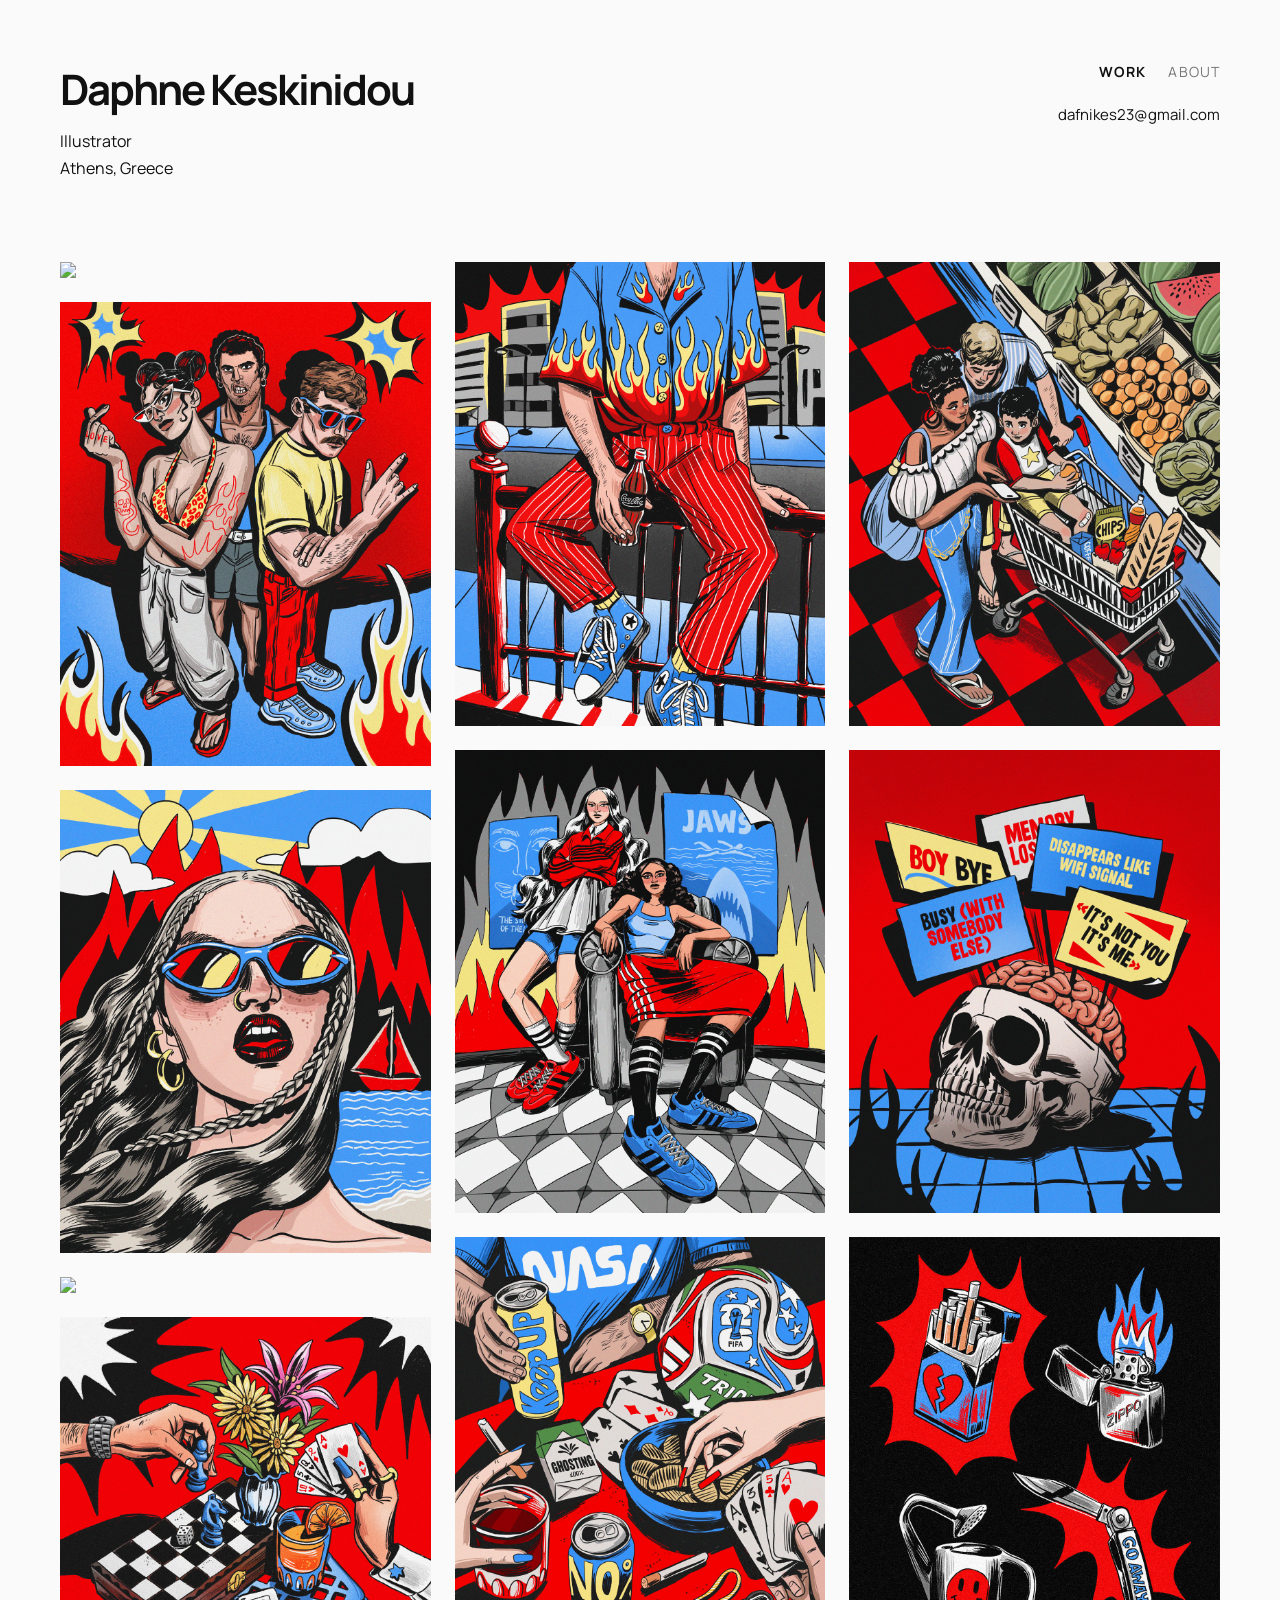
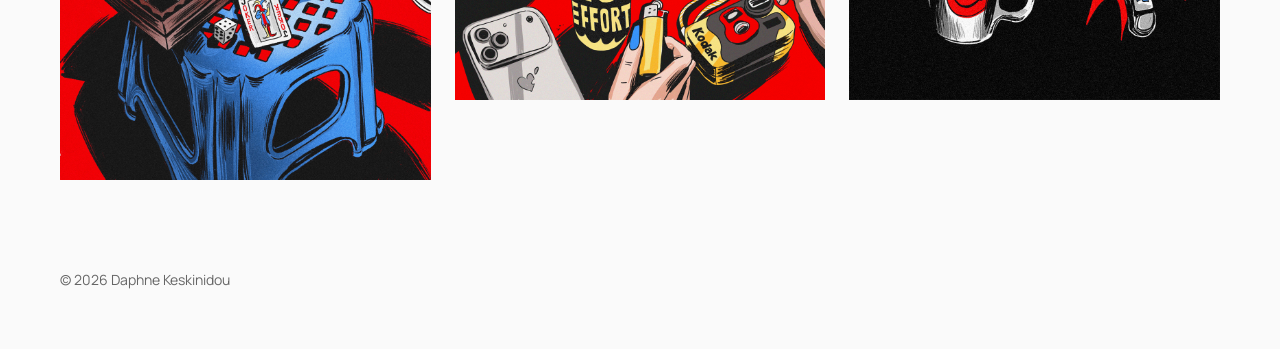
==== index.html @ 7c5b4de2 "Update index.html" ====
<!DOCTYPE html>
<html lang="en">
<head>
<meta charset="UTF-8">
<meta name="viewport" content="width=device-width, initial-scale=1.0">

<title>Daphne Keskinidou — Illustrator</title>

<link rel="preconnect" href="https://fonts.googleapis.com">
<link rel="preconnect" href="https://fonts.gstatic.com" crossorigin>

<link href="https://fonts.googleapis.com/css2?family=Manrope:wght@300;400;600;700&display=swap" rel="stylesheet">

<style>

*{
margin:0;
padding:0;
box-sizing:border-box;
}

body{
font-family:"Manrope",sans-serif;
background:#fafafa;
color:#111;
padding:60px;
}

header{
display:flex;
justify-content:space-between;
align-items:flex-start;
margin-bottom:80px;
}

h1{
font-size:42px;
font-weight:700;
letter-spacing:-2px;
}

.subtitle{
margin-top:10px;
font-size:16px;
line-height:1.7;
}

.contact{
text-align:right;
font-size:15px;
line-height:1.7;
}

.nav{
display:flex;
justify-content:flex-end;
gap:22px;
font-size:14px;
letter-spacing:.08em;
margin-bottom:18px;
}

.nav a{
text-decoration:none;
color:#777;
transition:.25s;
}

.nav a:hover{
color:#111;
}

.nav a.active{
color:#111;
font-weight:700;
}

.gallery{
columns:3 320px;
column-gap:24px;
}

.gallery img{
width:100%;
margin-bottom:24px;
display:block;
cursor:pointer;
transition:.35s;
}

.gallery img:hover{
transform:translateY(-4px);
}

.lightbox{
position:fixed;
inset:0;
background:rgba(0,0,0,.94);
display:none;
align-items:center;
justify-content:center;
z-index:999;
}

.lightbox img{
max-width:92%;
max-height:92%;
}

footer{
margin-top:90px;
font-size:14px;
color:#666;
}

@media(max-width:700px){

body{
padding:30px;
}

header{
flex-direction:column;
gap:30px;
}

.contact{
text-align:left;
}

.nav{
justify-content:flex-start;
}

.gallery{
columns:1;
}

h1{
font-size:34px;
}

}

</style>
</head>

<body>

<header>

<div>

<h1>Daphne Keskinidou</h1>

<div class="subtitle">
Illustrator<br>
Athens, Greece
</div>

</div>

<div class="contact">

<nav class="nav">
<a href="index.html" class="active">WORK</a>
<a href="about.html">ABOUT</a>
</nav>

dafnikes23@gmail.com

</div>

</header>

<section class="gallery">

<img src="images/11.jpg">
<img src="images/1.jpg">
<img src="images/2.jpg">
<img src="images/10.jpg">
<img src="images/3.jpg">
<img src="images/4.jpg">
<img src="images/5.jpg">
<img src="images/6.jpg">
<img src="images/7.jpg">
<img src="images/8.jpg">
<img src="images/9.jpg">

</section>

<footer>

© 2026 Daphne Keskinidou

</footer>

<div class="lightbox">

<img src="">

</div>

<script>

const images=document.querySelectorAll(".gallery img");
const lightbox=document.querySelector(".lightbox");
const lightboxImg=lightbox.querySelector("img");

images.forEach(img=>{

img.onclick=()=>{

lightbox.style.display="flex";
lightboxImg.src=img.src;

}

});

lightbox.onclick=()=>{

lightbox.style.display="none";

};

</script>

</body>
</html>
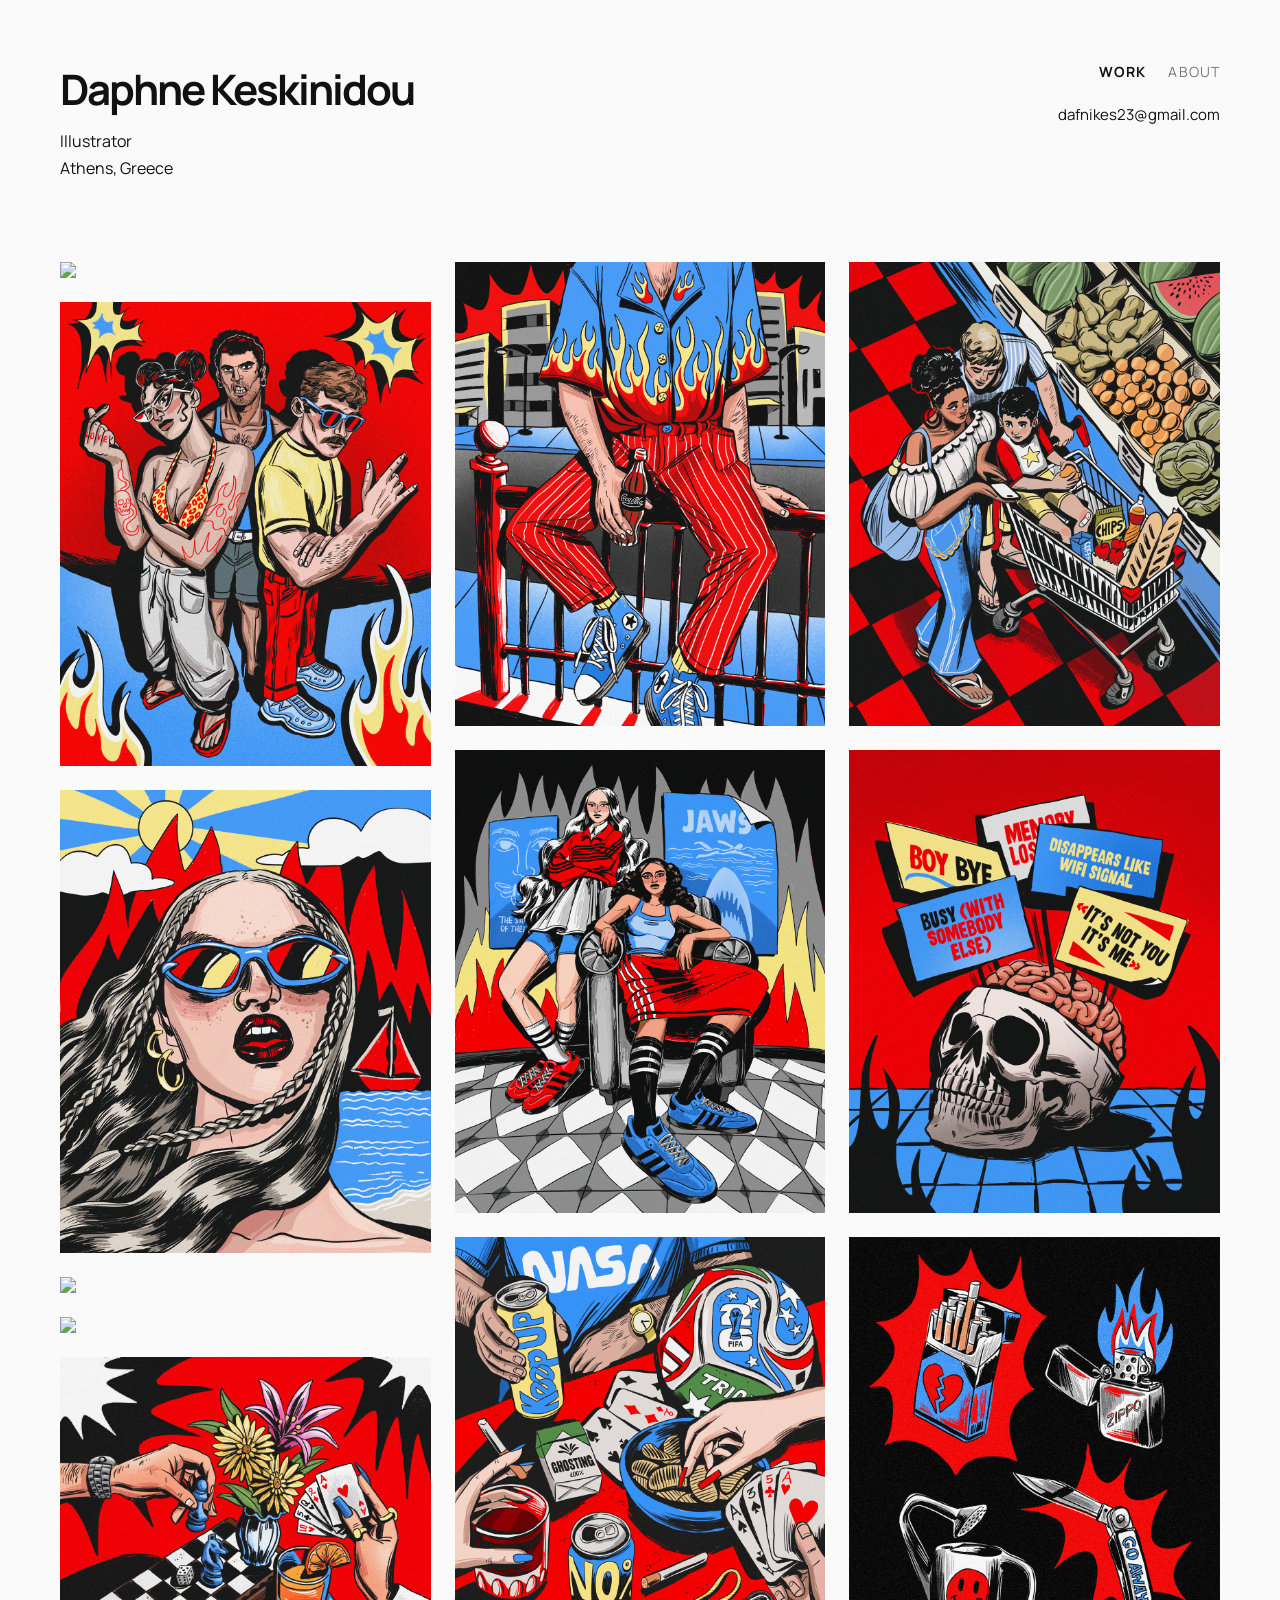
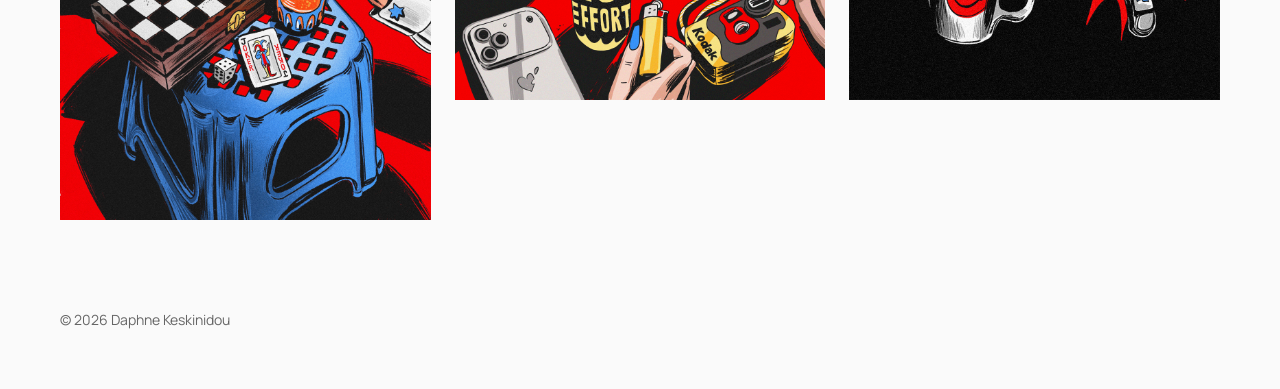
==== commit 8dccc324: "Update index.html" ====
--- a/index.html
+++ b/index.html
@@ -178,6 +178,7 @@
 <img src="images/11.jpg">
 <img src="images/1.jpg">
 <img src="images/2.jpg">
+<img src="images/12.jpg">
 <img src="images/10.jpg">
 <img src="images/3.jpg">
 <img src="images/4.jpg">
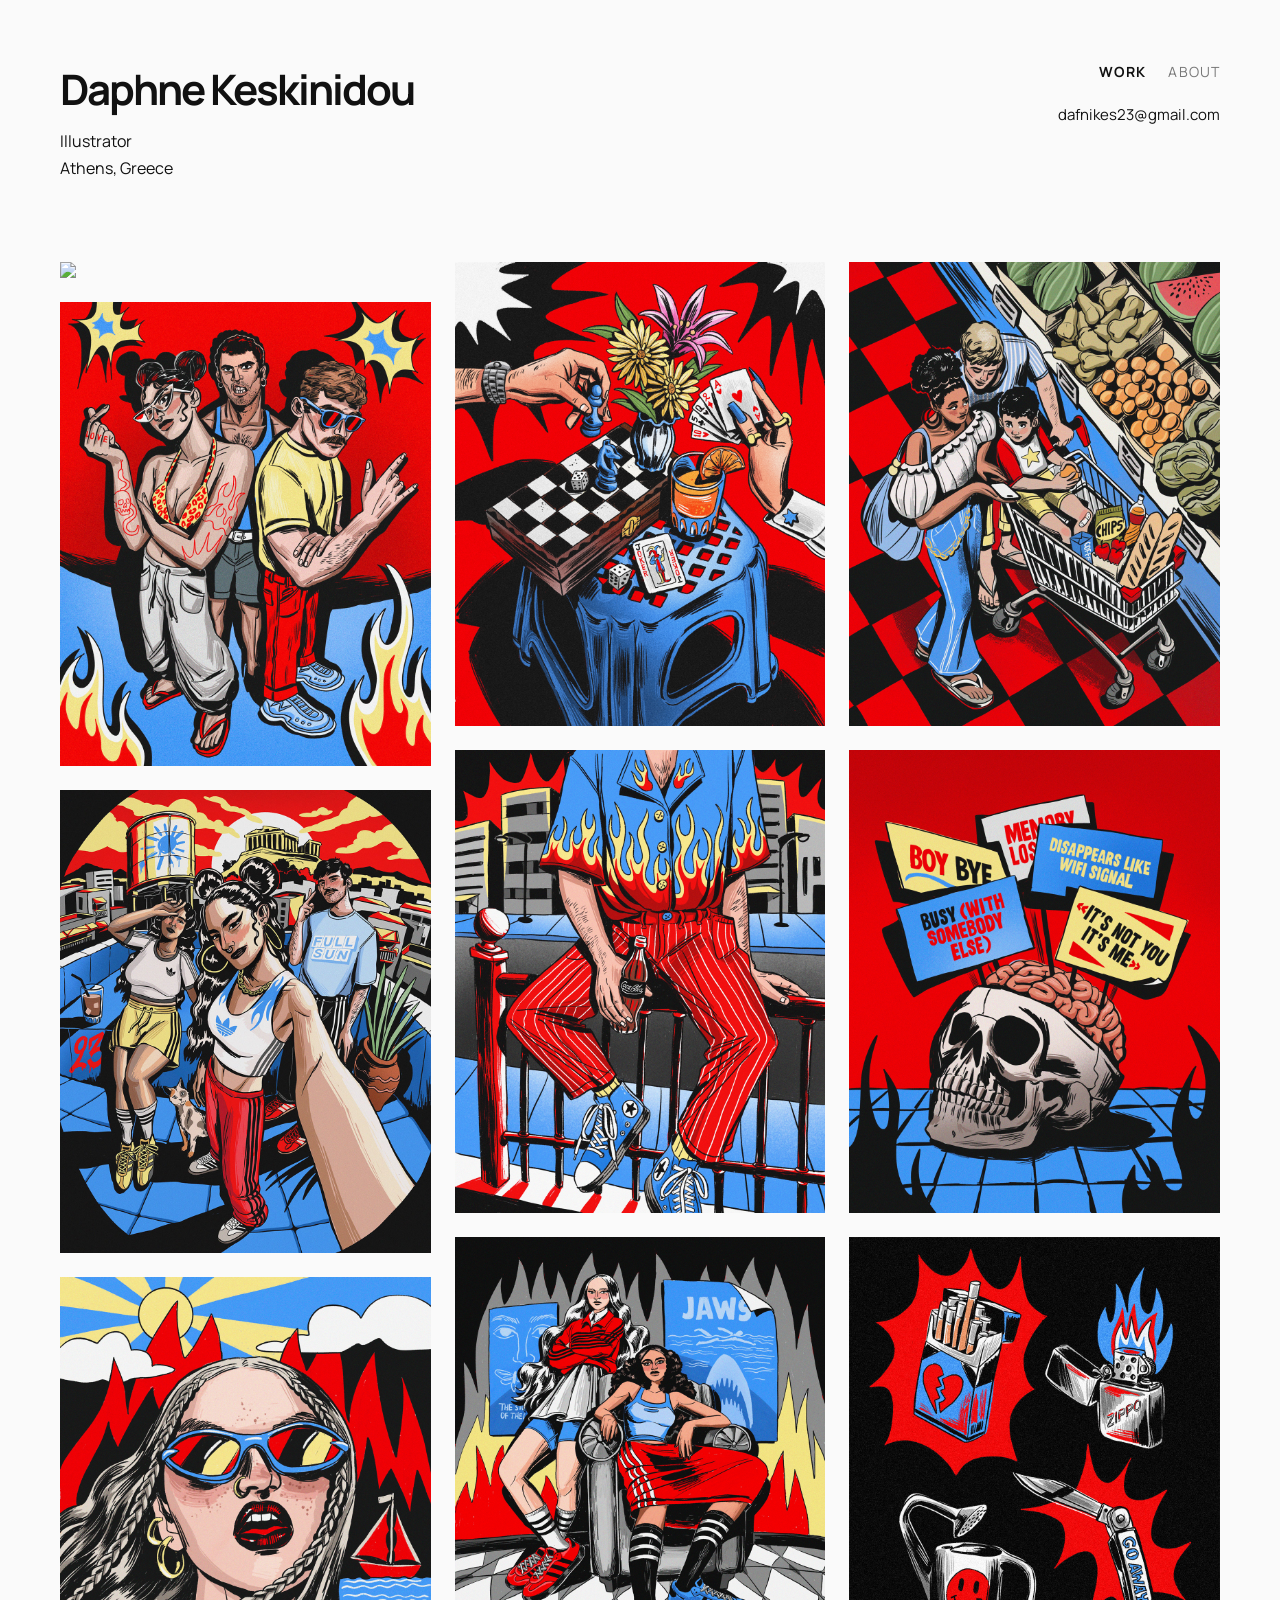
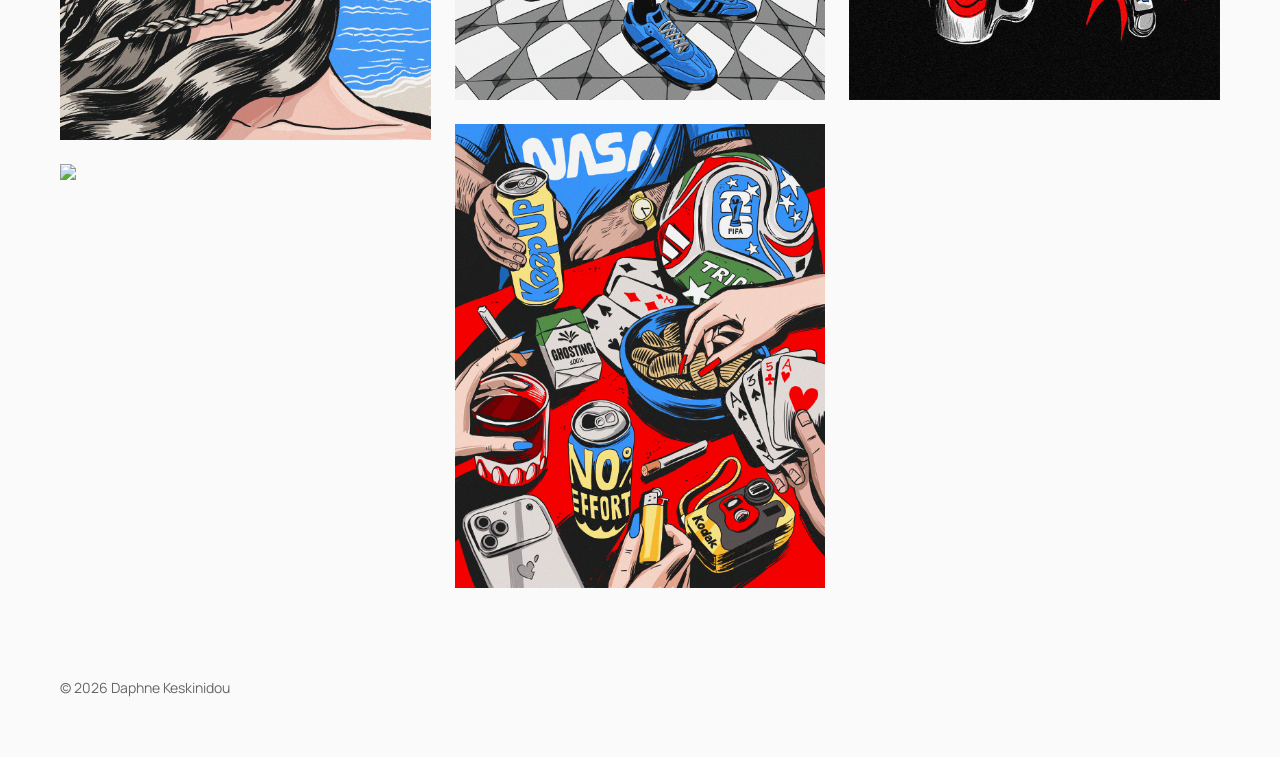
==== commit 2461e0de: "Update index.html" ====
--- a/index.html
+++ b/index.html
@@ -177,8 +177,8 @@
 
 <img src="images/11.jpg">
 <img src="images/1.jpg">
+<img src="images/12.jpg">
 <img src="images/2.jpg">
-<img src="images/12.jpg">
 <img src="images/10.jpg">
 <img src="images/3.jpg">
 <img src="images/4.jpg">
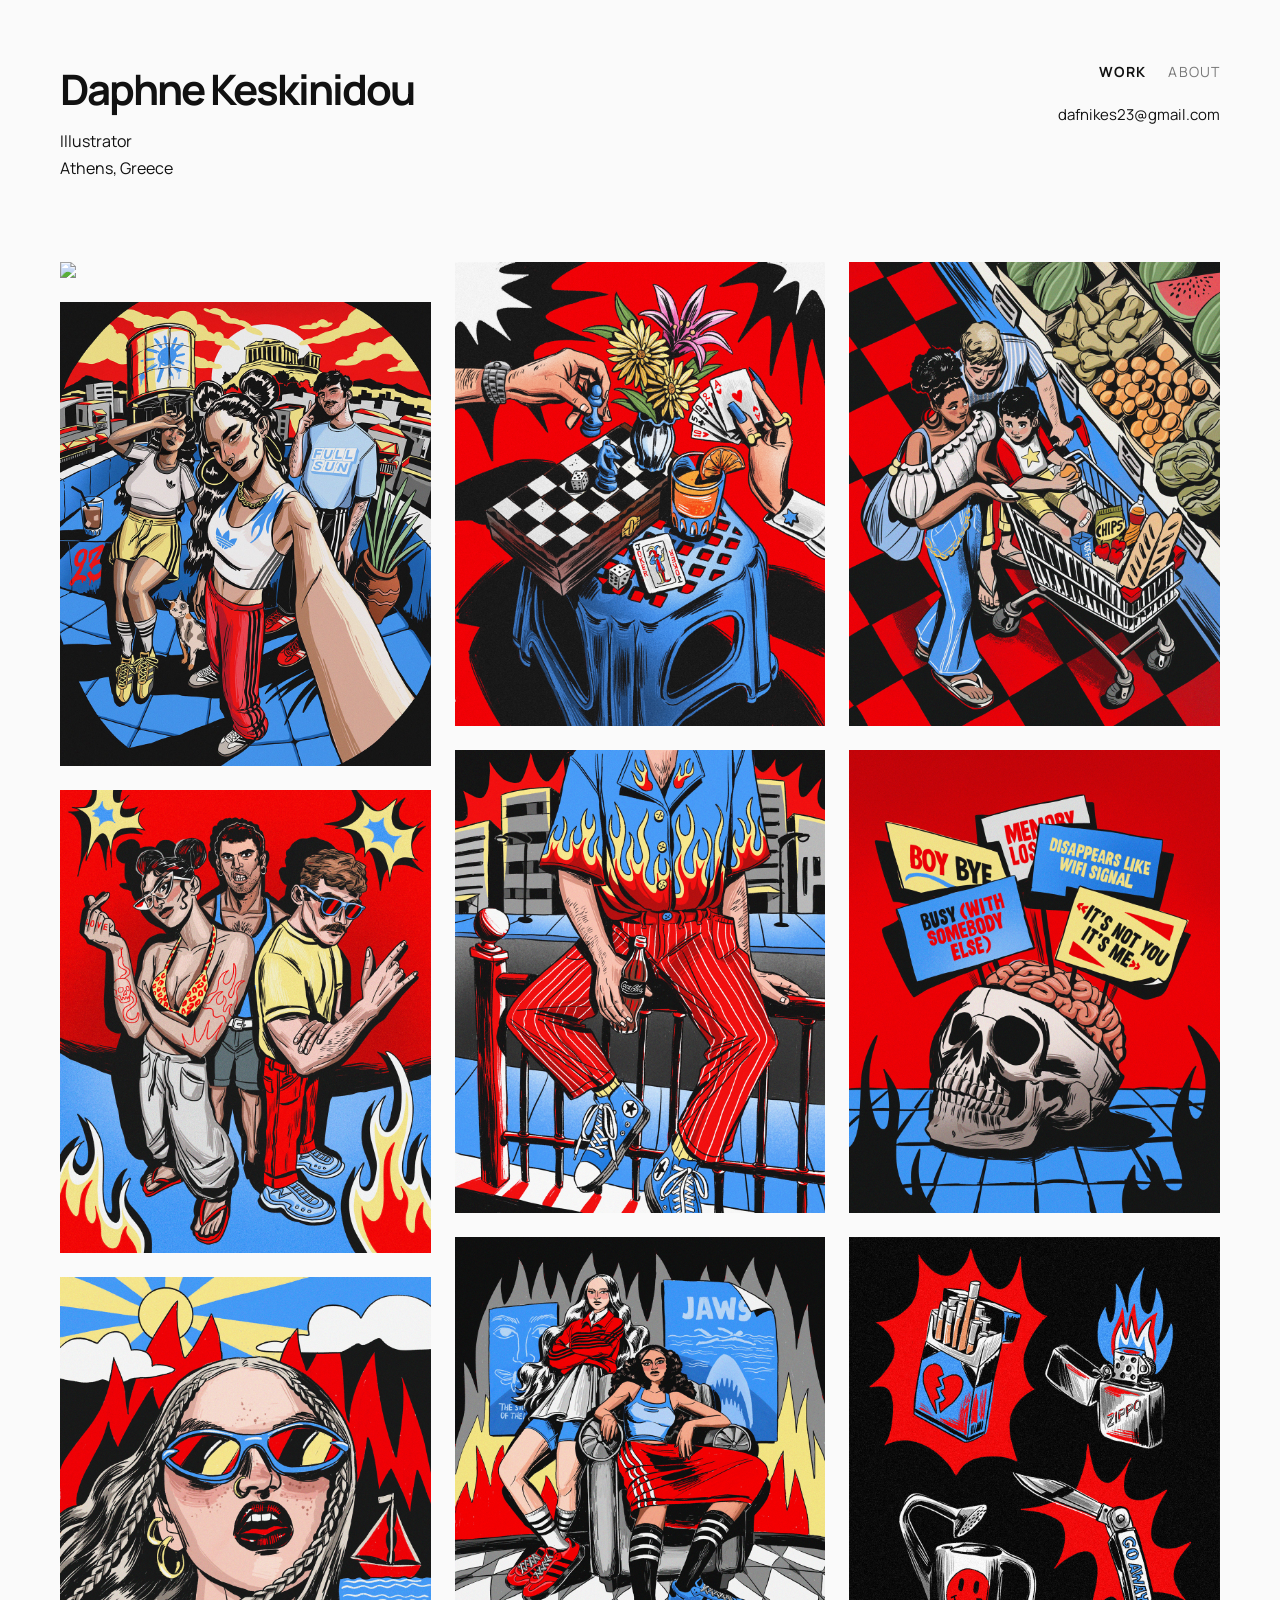
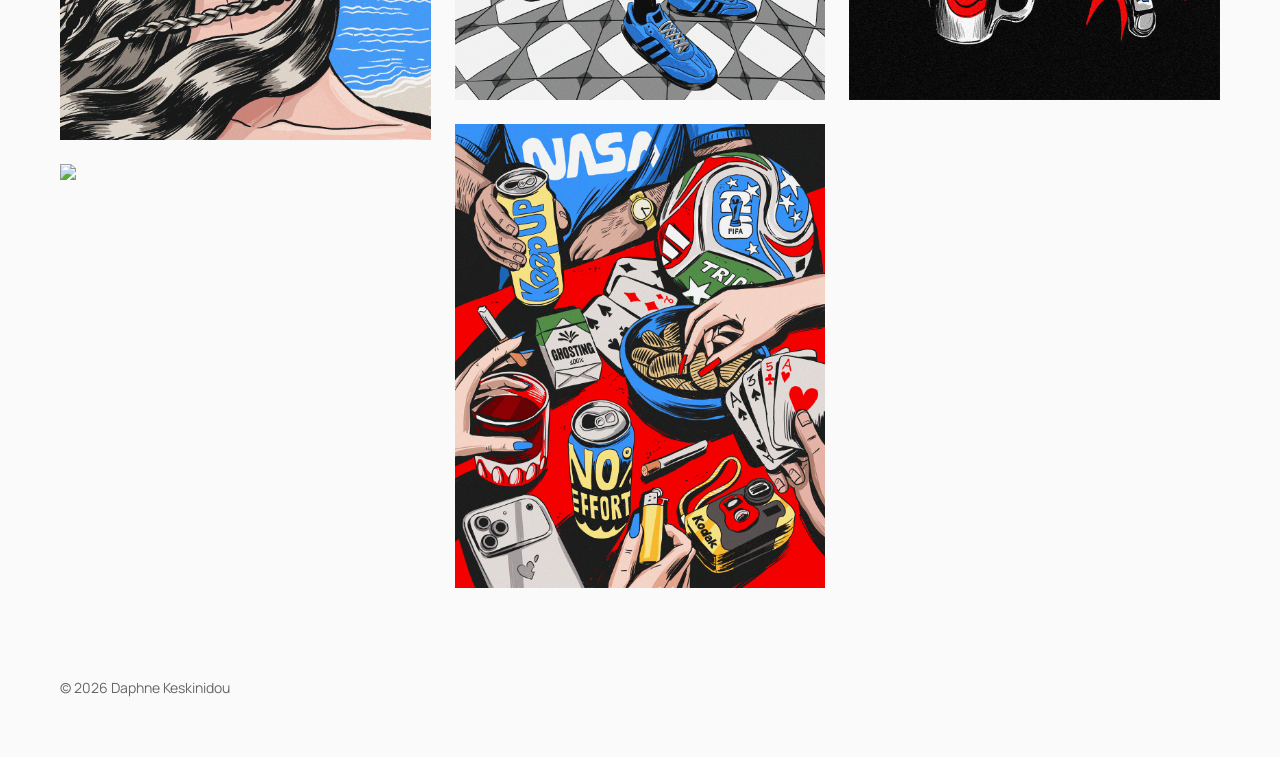
==== commit 673a9c93: "Update index.html" ====
--- a/index.html
+++ b/index.html
@@ -176,8 +176,8 @@
 <section class="gallery">
 
 <img src="images/11.jpg">
+<img src="images/12.jpg">
 <img src="images/1.jpg">
-<img src="images/12.jpg">
 <img src="images/2.jpg">
 <img src="images/10.jpg">
 <img src="images/3.jpg">
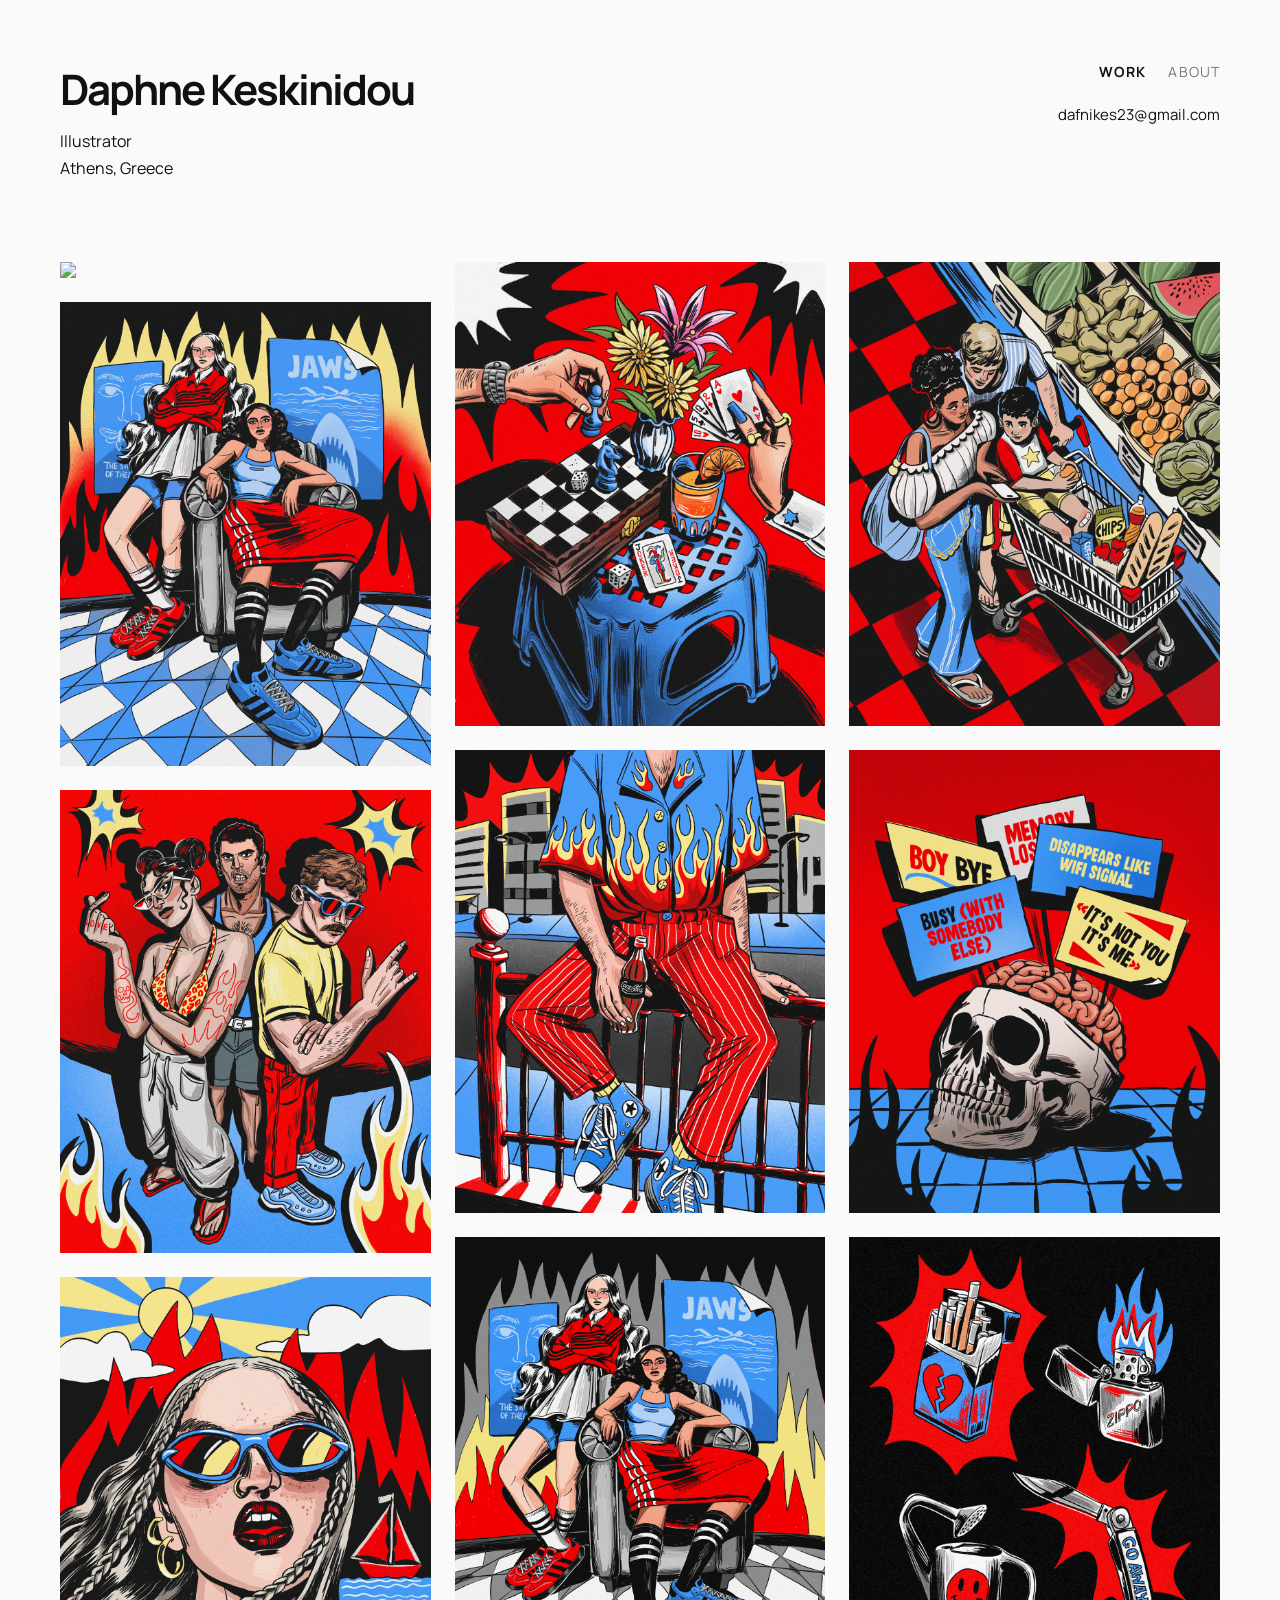
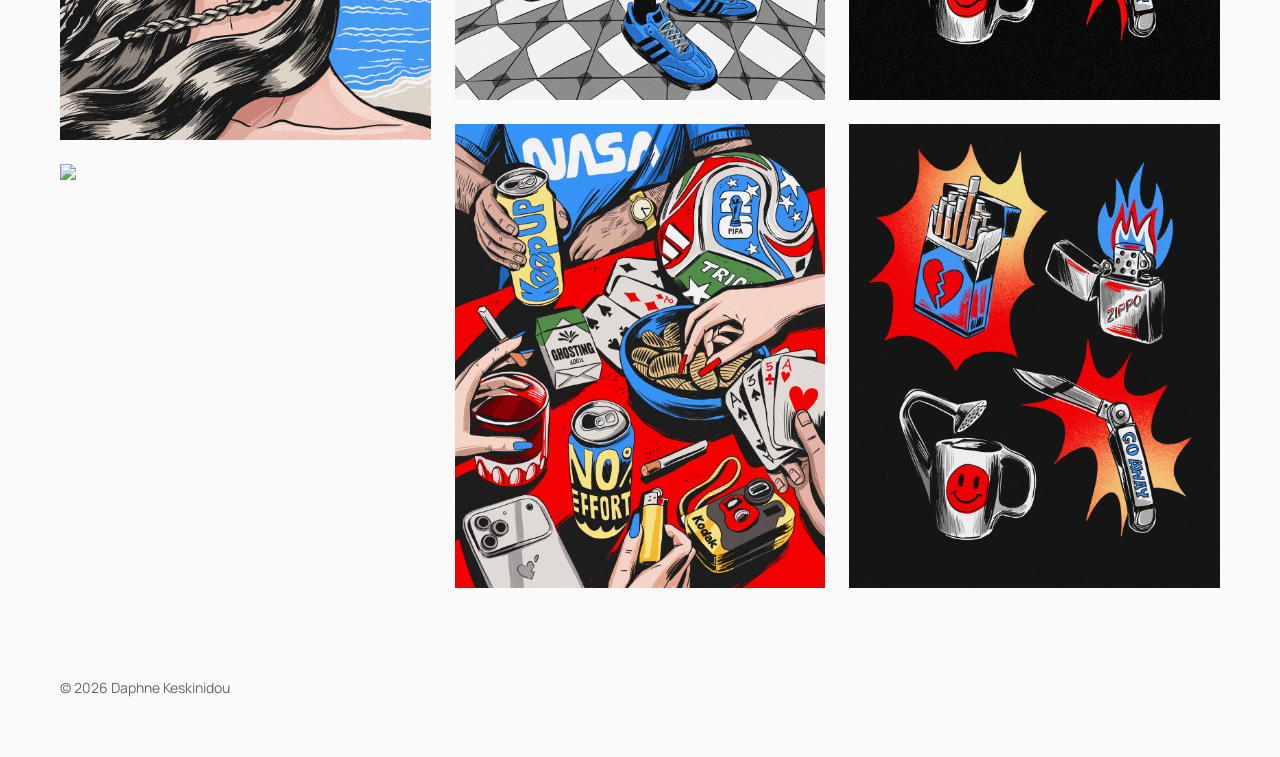
==== commit 5463788a: "Update index.html" ====
--- a/index.html
+++ b/index.html
@@ -187,6 +187,7 @@
 <img src="images/7.jpg">
 <img src="images/8.jpg">
 <img src="images/9.jpg">
+<img src="images/13.jpg">
 
 </section>
 
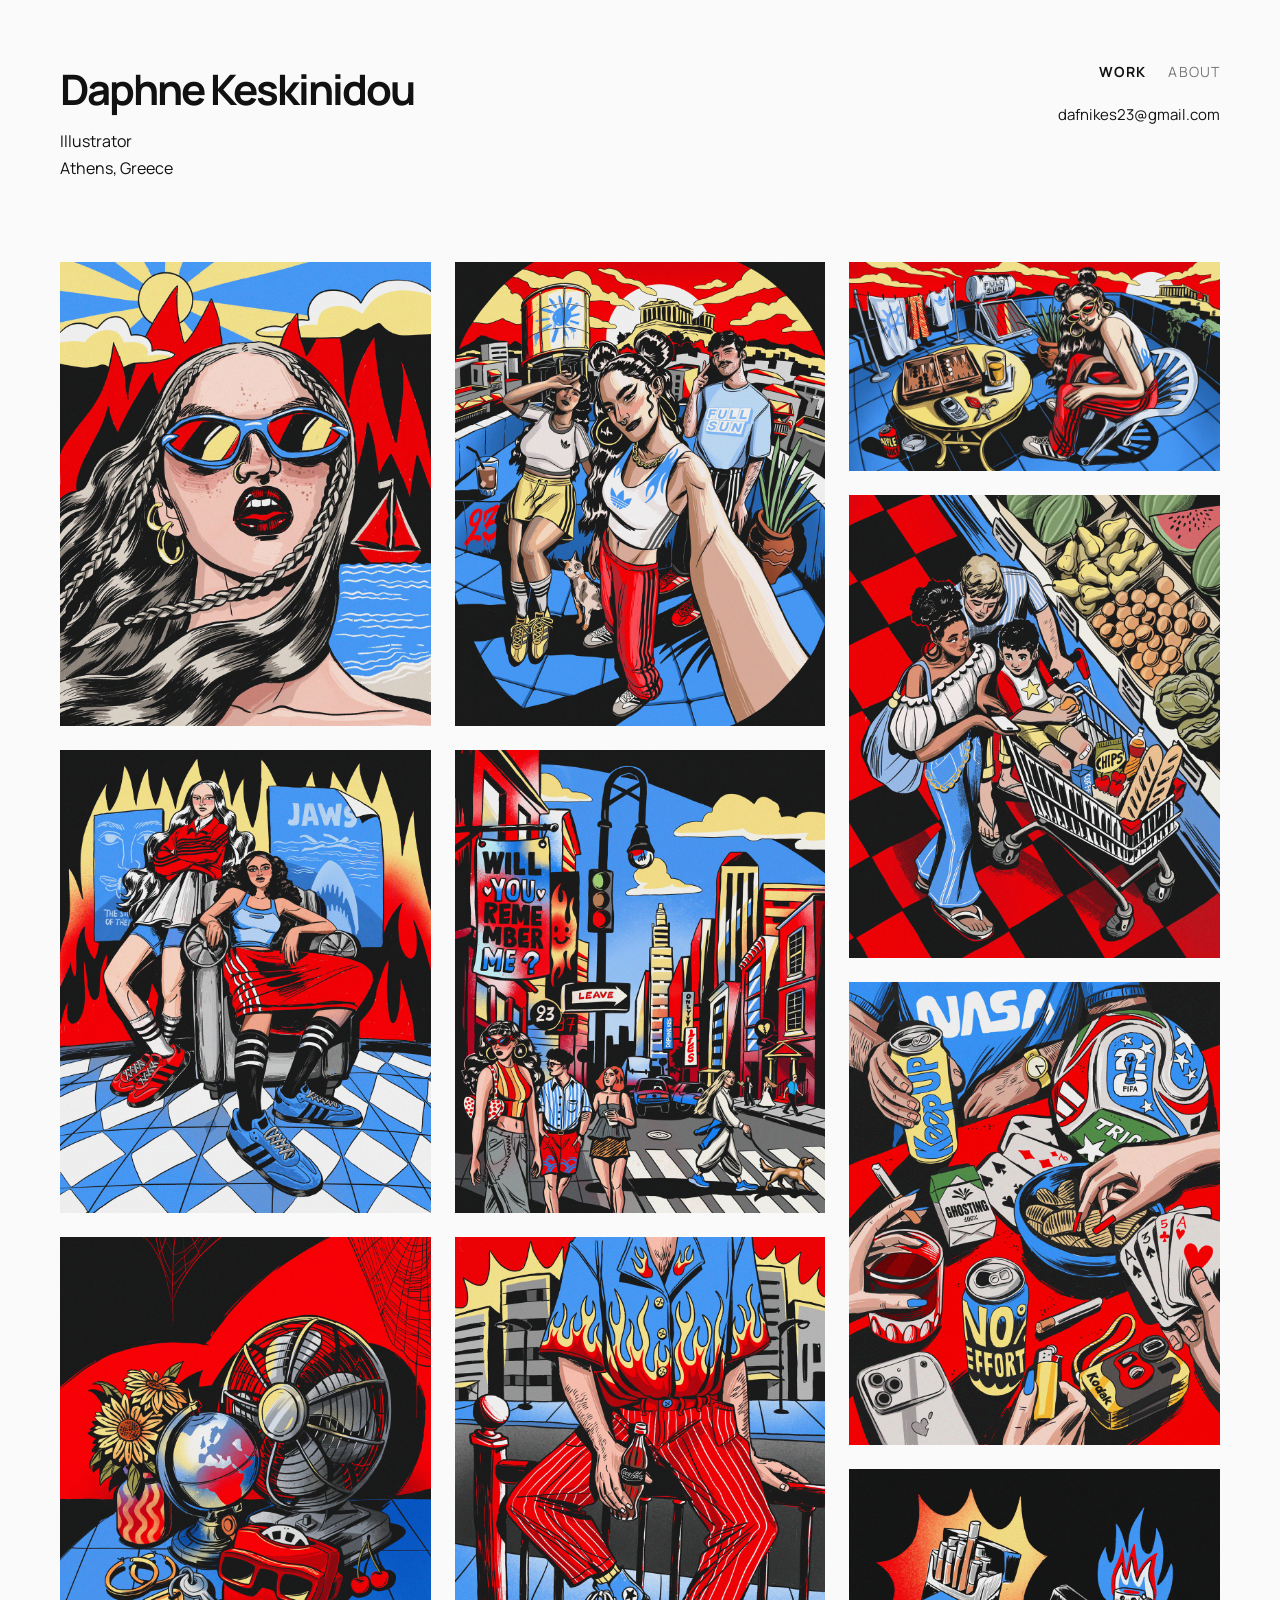
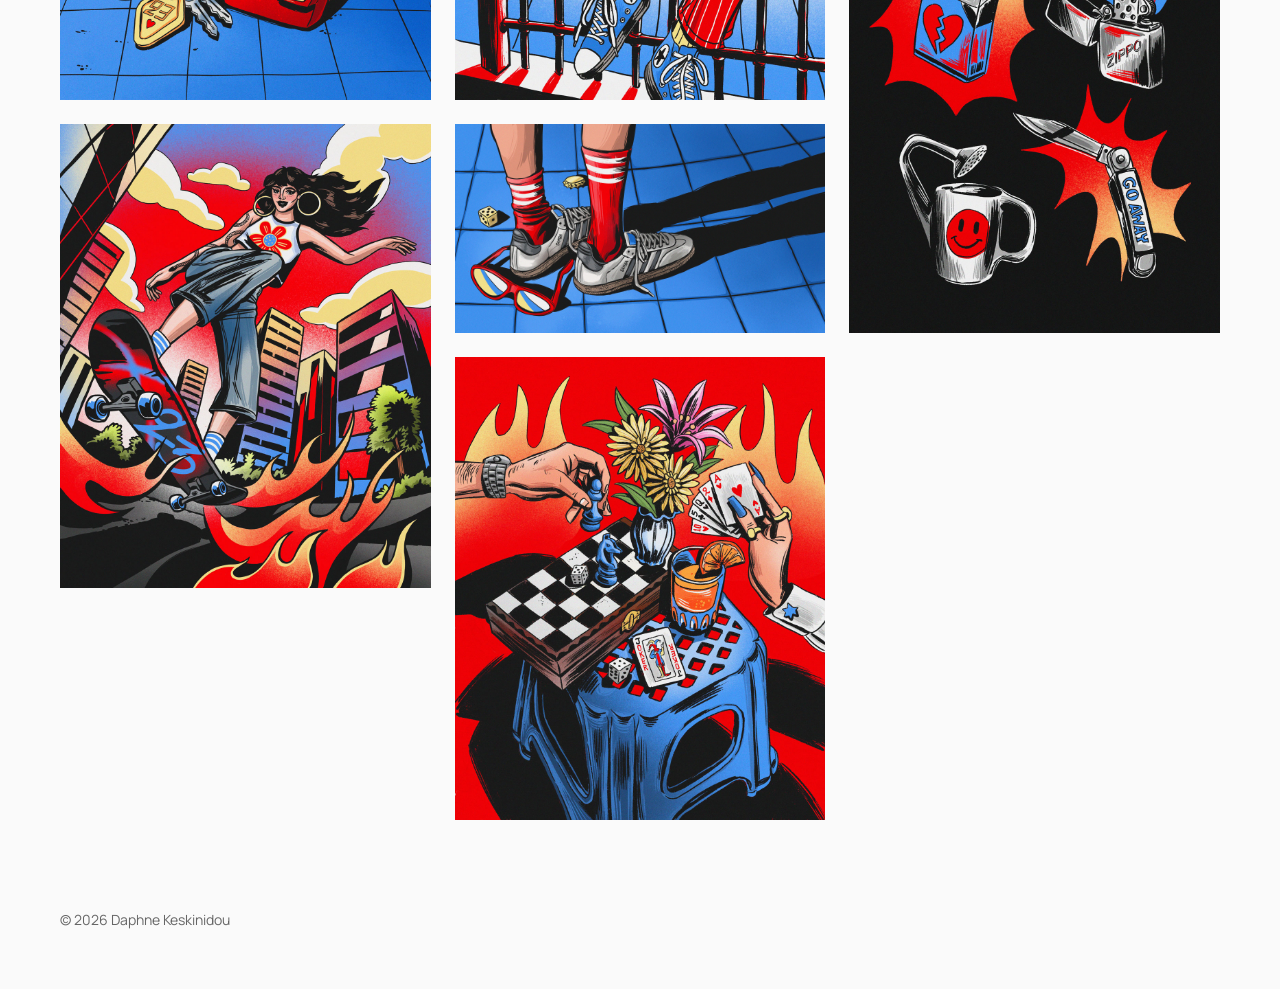
==== commit 04a2b627: "Update index.html" ====
--- a/index.html
+++ b/index.html
@@ -177,16 +177,16 @@
 
 <img src="images/11.jpg">
 <img src="images/12.jpg">
-<img src="images/1.jpg">
-<img src="images/2.jpg">
+<img src="images/01.jpg">
+<img src="images/02.jpg">
 <img src="images/10.jpg">
-<img src="images/3.jpg">
-<img src="images/4.jpg">
-<img src="images/5.jpg">
-<img src="images/6.jpg">
-<img src="images/7.jpg">
-<img src="images/8.jpg">
-<img src="images/9.jpg">
+<img src="images/03.jpg">
+<img src="images/04.jpg">
+<img src="images/05.jpg">
+<img src="images/06.jpg">
+<img src="images/07.jpg">
+<img src="images/08.jpg">
+<img src="images/09.jpg">
 <img src="images/13.jpg">
 
 </section>
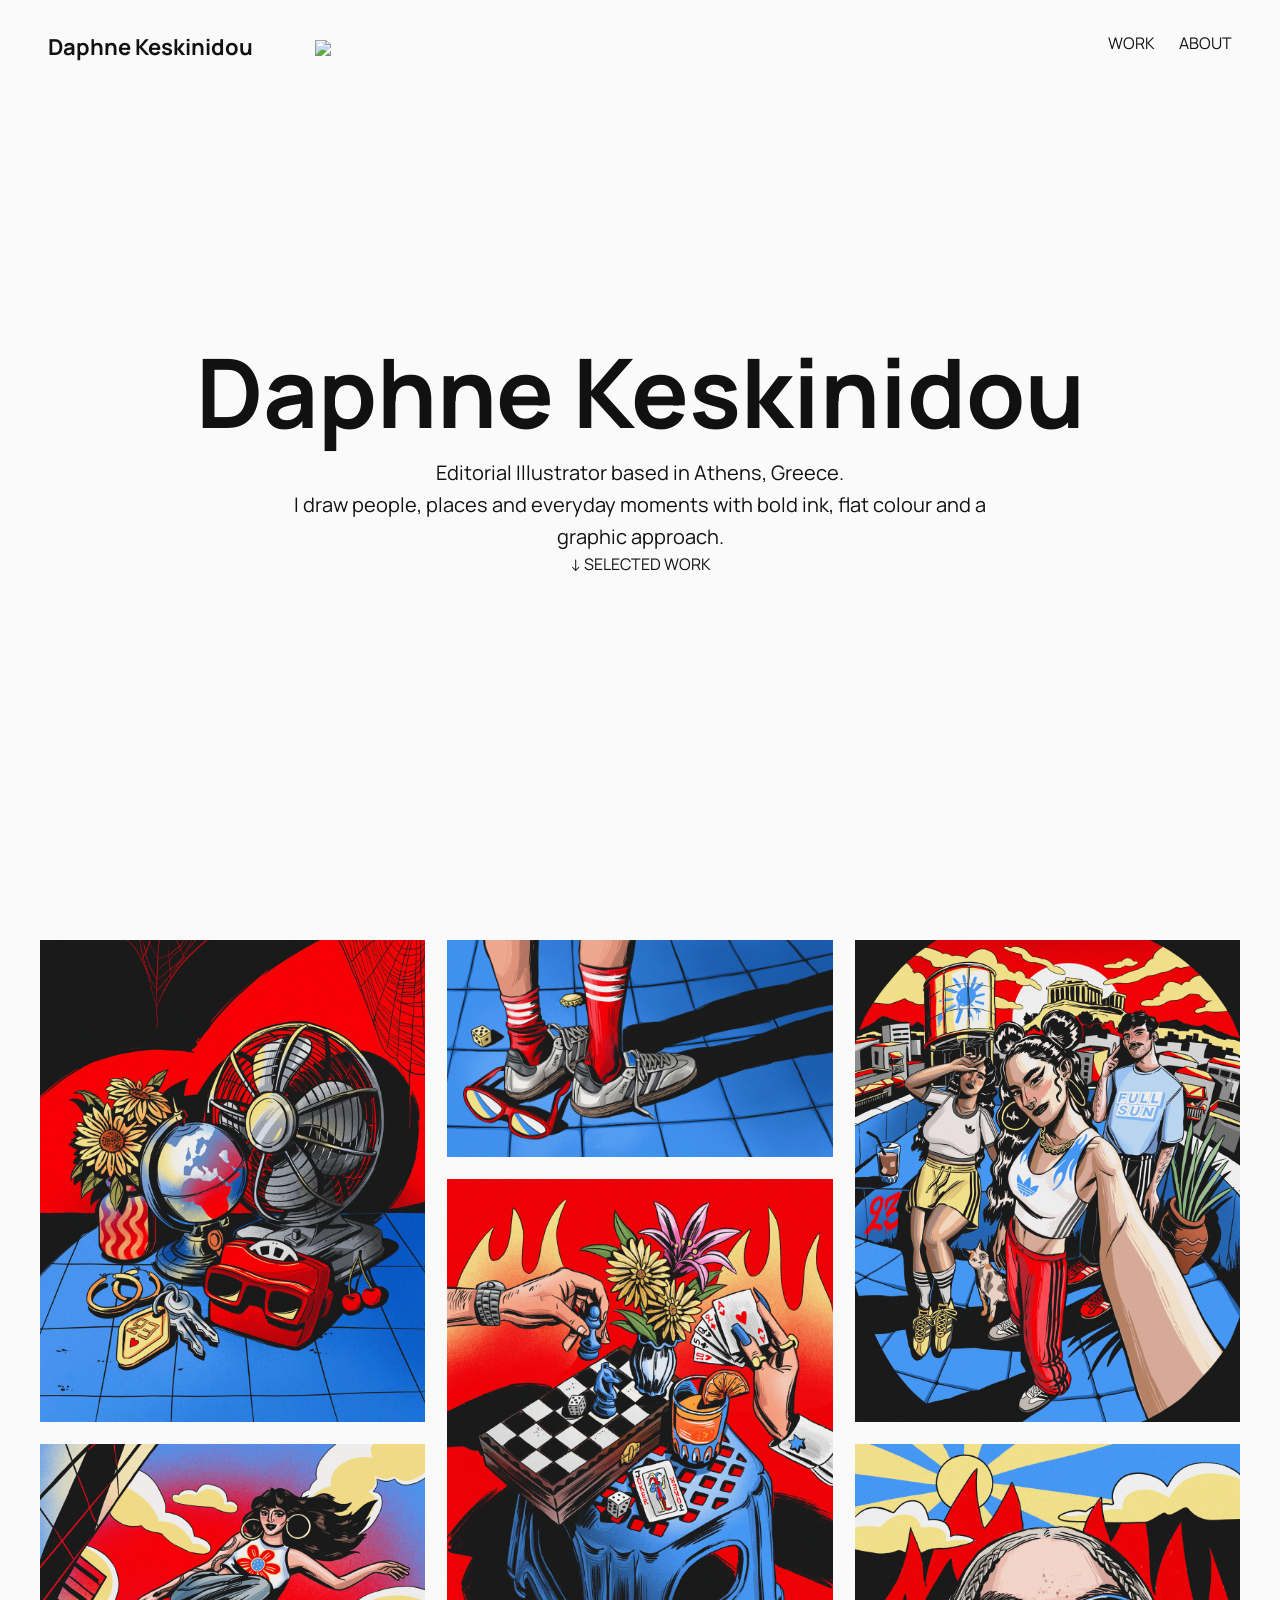
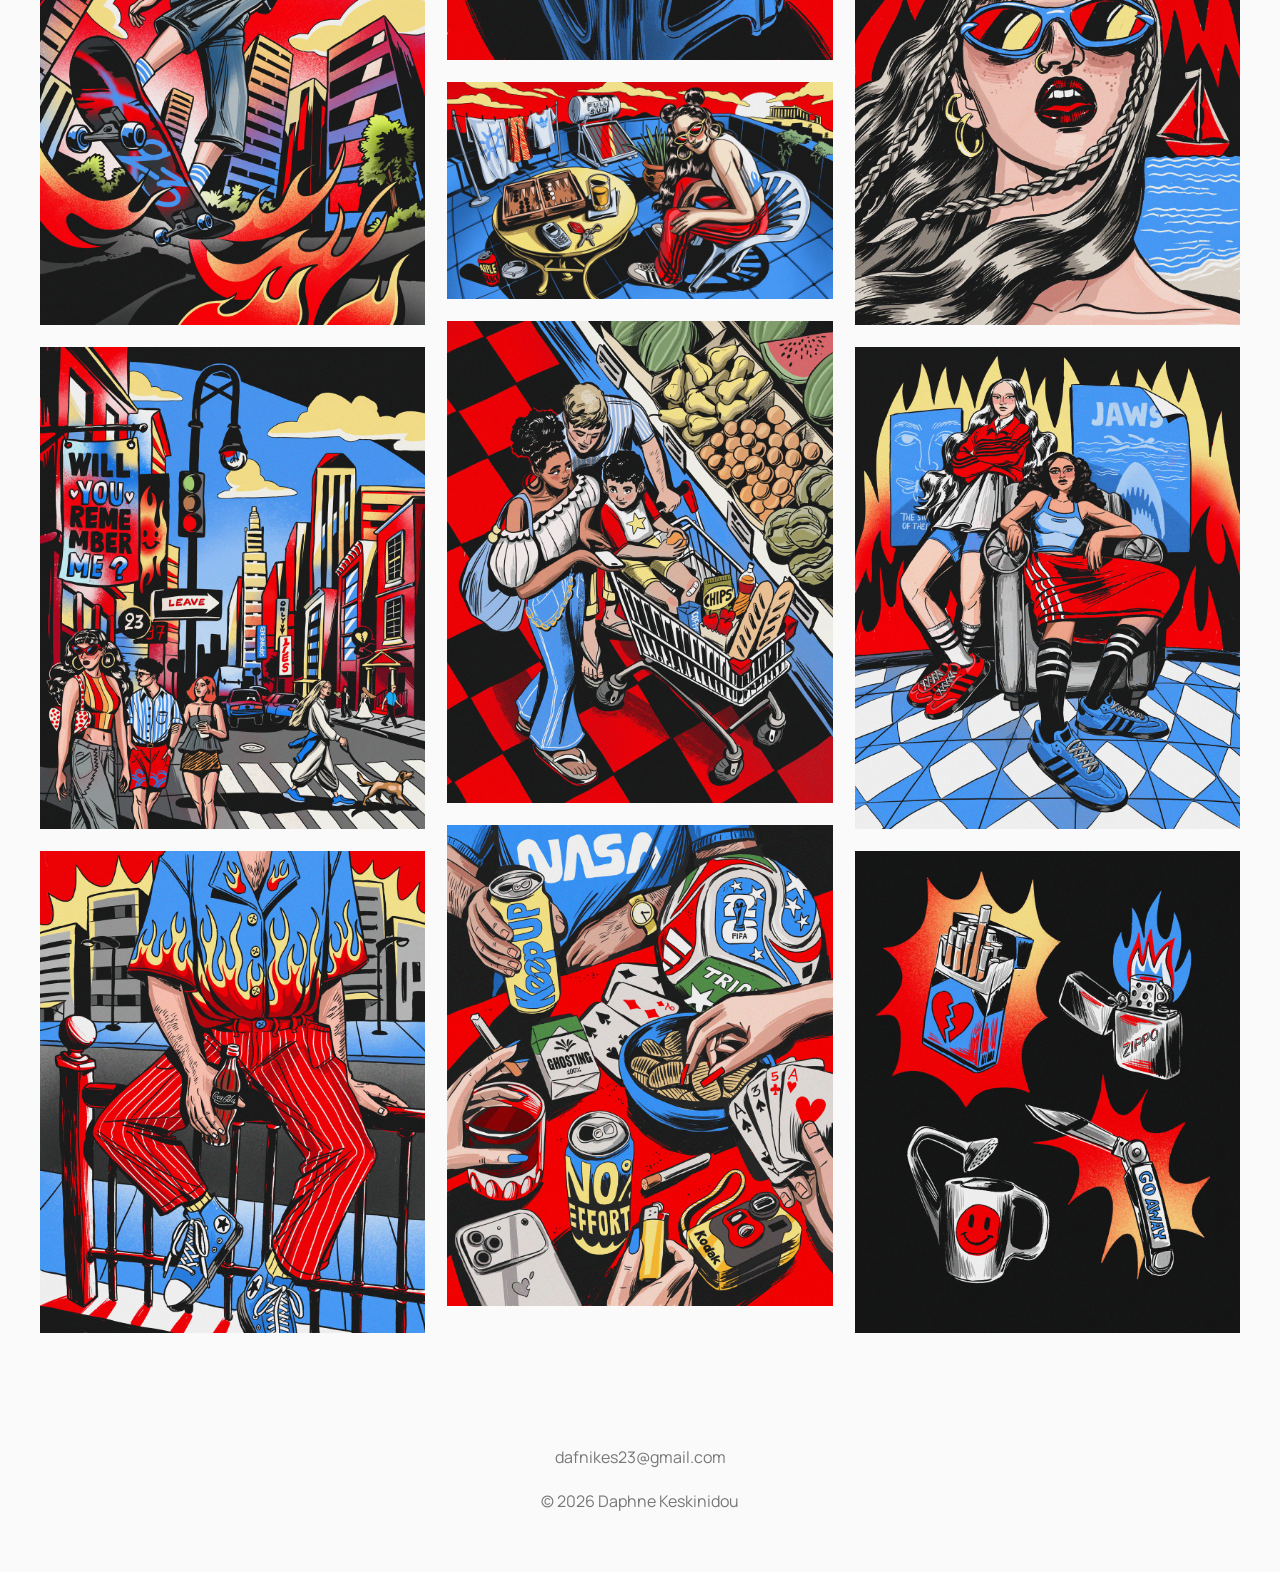
==== commit 2f1bbc31: "Add files via upload" ====
--- a/index.html
+++ b/index.html
@@ -1,232 +1,13 @@
-<!DOCTYPE html>
-<html lang="en">
-<head>
-<meta charset="UTF-8">
-<meta name="viewport" content="width=device-width, initial-scale=1.0">
-
-<title>Daphne Keskinidou — Illustrator</title>
-
-<link rel="preconnect" href="https://fonts.googleapis.com">
-<link rel="preconnect" href="https://fonts.gstatic.com" crossorigin>
-
-<link href="https://fonts.googleapis.com/css2?family=Manrope:wght@300;400;600;700&display=swap" rel="stylesheet">
-
-<style>
-
-*{
-margin:0;
-padding:0;
-box-sizing:border-box;
-}
-
-body{
-font-family:"Manrope",sans-serif;
-background:#fafafa;
-color:#111;
-padding:60px;
-}
-
-header{
-display:flex;
-justify-content:space-between;
-align-items:flex-start;
-margin-bottom:80px;
-}
-
-h1{
-font-size:42px;
-font-weight:700;
-letter-spacing:-2px;
-}
-
-.subtitle{
-margin-top:10px;
-font-size:16px;
-line-height:1.7;
-}
-
-.contact{
-text-align:right;
-font-size:15px;
-line-height:1.7;
-}
-
-.nav{
-display:flex;
-justify-content:flex-end;
-gap:22px;
-font-size:14px;
-letter-spacing:.08em;
-margin-bottom:18px;
-}
-
-.nav a{
-text-decoration:none;
-color:#777;
-transition:.25s;
-}
-
-.nav a:hover{
-color:#111;
-}
-
-.nav a.active{
-color:#111;
-font-weight:700;
-}
-
-.gallery{
-columns:3 320px;
-column-gap:24px;
-}
-
-.gallery img{
-width:100%;
-margin-bottom:24px;
-display:block;
-cursor:pointer;
-transition:.35s;
-}
-
-.gallery img:hover{
-transform:translateY(-4px);
-}
-
-.lightbox{
-position:fixed;
-inset:0;
-background:rgba(0,0,0,.94);
-display:none;
-align-items:center;
-justify-content:center;
-z-index:999;
-}
-
-.lightbox img{
-max-width:92%;
-max-height:92%;
-}
-
-footer{
-margin-top:90px;
-font-size:14px;
-color:#666;
-}
-
-@media(max-width:700px){
-
-body{
-padding:30px;
-}
-
-header{
-flex-direction:column;
-gap:30px;
-}
-
-.contact{
-text-align:left;
-}
-
-.nav{
-justify-content:flex-start;
-}
-
-.gallery{
-columns:1;
-}
-
-h1{
-font-size:34px;
-}
-
-}
-
-</style>
-</head>
-
-<body>
-
-<header>
-
-<div>
-
-<h1>Daphne Keskinidou</h1>
-
-<div class="subtitle">
-Illustrator<br>
-Athens, Greece
-</div>
-
-</div>
-
-<div class="contact">
-
-<nav class="nav">
-<a href="index.html" class="active">WORK</a>
-<a href="about.html">ABOUT</a>
-</nav>
-
-dafnikes23@gmail.com
-
-</div>
-
-</header>
-
-<section class="gallery">
-
-<img src="images/11.jpg">
-<img src="images/12.jpg">
-<img src="images/01.jpg">
-<img src="images/02.jpg">
-<img src="images/10.jpg">
-<img src="images/03.jpg">
-<img src="images/04.jpg">
-<img src="images/05.jpg">
-<img src="images/06.jpg">
-<img src="images/07.jpg">
-<img src="images/08.jpg">
-<img src="images/09.jpg">
-<img src="images/13.jpg">
-
-</section>
-
-<footer>
-
-© 2026 Daphne Keskinidou
-
-</footer>
-
-<div class="lightbox">
-
-<img src="">
-
-</div>
-
-<script>
-
-const images=document.querySelectorAll(".gallery img");
-const lightbox=document.querySelector(".lightbox");
-const lightboxImg=lightbox.querySelector("img");
-
-images.forEach(img=>{
-
-img.onclick=()=>{
-
-lightbox.style.display="flex";
-lightboxImg.src=img.src;
-
-}
-
-});
-
-lightbox.onclick=()=>{
-
-lightbox.style.display="none";
-
-};
-
-</script>
-
-</body>
-</html>
+<!DOCTYPE html><html><head><meta charset='UTF-8'><meta name='viewport' content='width=device-width,initial-scale=1'><title>Daphne Keskinidou</title><link rel='preconnect' href='https://fonts.googleapis.com'><link rel='preconnect' href='https://fonts.gstatic.com' crossorigin><link href='https://fonts.googleapis.com/css2?family=Manrope:wght@300;400;600;700;800&display=swap' rel='stylesheet'><link rel='stylesheet' href='style.css'></head><body><header><div class='logo'>Daphne Keskinidou</div><nav><a href='index.html'>WORK</a><a href='about.html'>ABOUT</a></nav></header><section class='hero'><img class='element' src='images/element.png'><h1>Daphne Keskinidou</h1><p>Editorial Illustrator based in Athens, Greece.<br>I draw people, places and everyday moments with bold ink, flat colour and a graphic approach.</p><div>↓ SELECTED WORK</div></section><section class='gallery'><img src="images/01.jpg" alt="Artwork 1">
+<img src="images/02.jpg" alt="Artwork 2">
+<img src="images/03.jpg" alt="Artwork 3">
+<img src="images/04.jpg" alt="Artwork 4">
+<img src="images/05.jpg" alt="Artwork 5">
+<img src="images/06.jpg" alt="Artwork 6">
+<img src="images/07.jpg" alt="Artwork 7">
+<img src="images/08.jpg" alt="Artwork 8">
+<img src="images/09.jpg" alt="Artwork 9">
+<img src="images/10.jpg" alt="Artwork 10">
+<img src="images/11.jpg" alt="Artwork 11">
+<img src="images/12.jpg" alt="Artwork 12">
+<img src="images/13.jpg" alt="Artwork 13"></section><footer>dafnikes23@gmail.com<br><br>© 2026 Daphne Keskinidou</footer><div class='lightbox'><img src=''></div><script src='script.js'></script></body></html>
--- a/style.css
+++ b/style.css
@@ -0,0 +1 @@
+*{margin:0;padding:0;box-sizing:border-box}body{font-family:Manrope,sans-serif;background:#fafafa;color:#111}a{text-decoration:none;color:#111}header{position:fixed;top:0;left:0;width:100%;padding:32px 48px;display:flex;justify-content:space-between;background:rgba(250,250,250,.9);backdrop-filter:blur(10px)}.logo{font-weight:700;font-size:22px}nav a{margin-left:24px}.hero{min-height:100vh;display:flex;flex-direction:column;justify-content:center;align-items:center;text-align:center;position:relative;padding:120px 20px}.element{position:absolute;top:40px;width:min(650px,85vw)}.hero h1{font-size:clamp(52px,8vw,96px)}.hero p{font-size:20px;max-width:700px;line-height:1.6}.gallery{columns:3 320px;column-gap:22px;padding:40px}.gallery img{width:100%;margin-bottom:22px;display:block;cursor:pointer}.about{max-width:760px;margin:180px auto;padding:0 24px}.about h2{font-size:60px;margin-bottom:40px}.about p{font-size:22px;line-height:1.8;margin-bottom:28px}footer{text-align:center;padding:60px;color:#777}.lightbox{position:fixed;inset:0;background:rgba(0,0,0,.94);display:none;align-items:center;justify-content:center}.lightbox img{max-width:92%;max-height:92%}@media(max-width:768px){.gallery{columns:1;padding:24px}.hero h1{font-size:54px}.about p{font-size:18px}}
